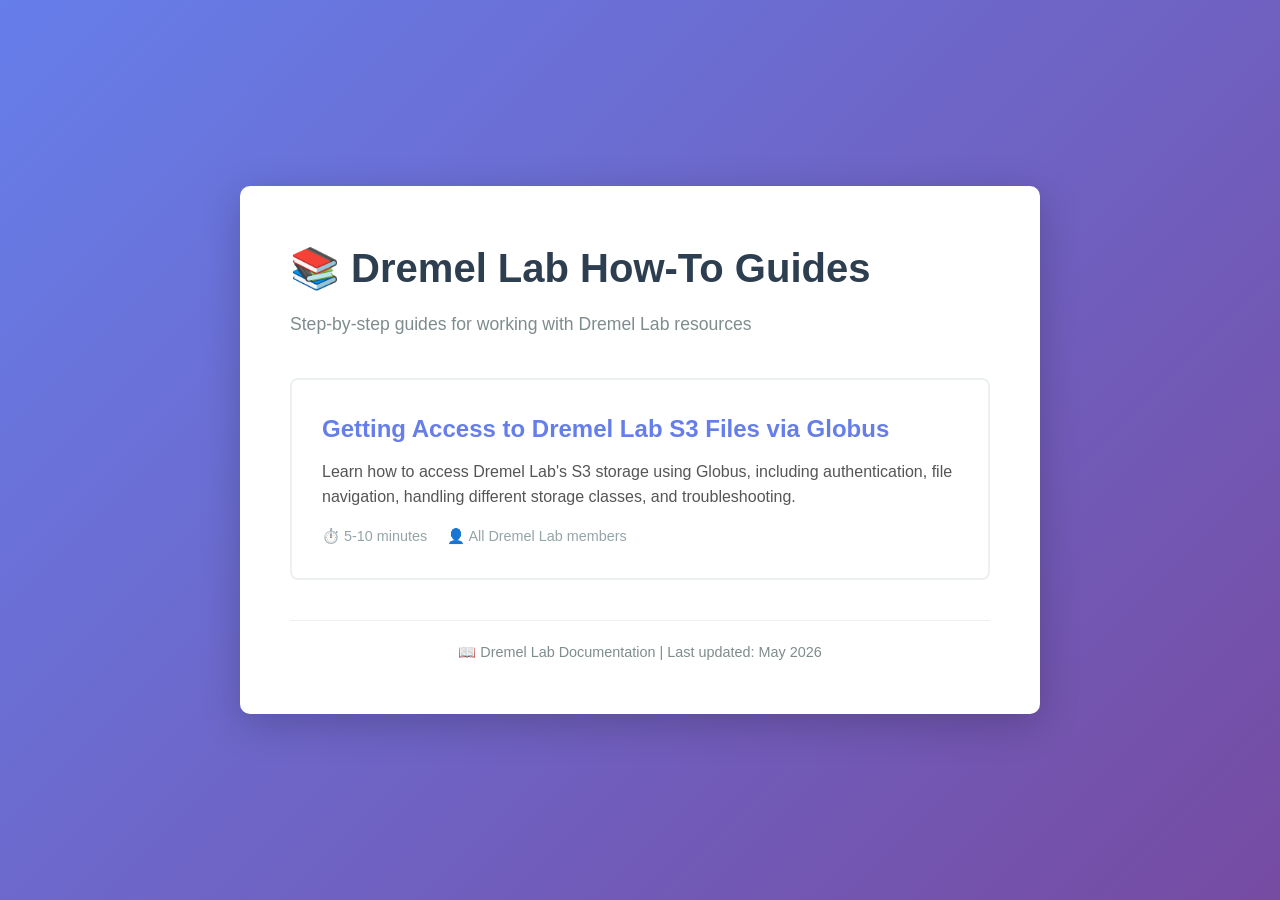
==== index.html @ 46b4d3d7 "Add landing page for GitHub Pages Creates a friendly landing page linking to available how-to guides" ====
<!DOCTYPE html>
<html lang="en">
<head>
    <meta charset="UTF-8">
    <meta name="viewport" content="width=device-width, initial-scale=1.0">
    <title>Dremel Lab How-To Guides</title>
    <style>
        * {
            margin: 0;
            padding: 0;
            box-sizing: border-box;
        }

        body {
            font-family: -apple-system, BlinkMacSystemFont, "Segoe UI", Roboto, "Helvetica Neue", Arial, sans-serif;
            line-height: 1.6;
            color: #333;
            background: linear-gradient(135deg, #667eea 0%, #764ba2 100%);
            min-height: 100vh;
            display: flex;
            align-items: center;
            justify-content: center;
            padding: 20px;
        }

        .container {
            background: white;
            border-radius: 10px;
            box-shadow: 0 10px 40px rgba(0, 0, 0, 0.2);
            max-width: 800px;
            width: 100%;
            padding: 50px;
        }

        h1 {
            color: #2c3e50;
            margin-bottom: 10px;
            font-size: 2.5em;
        }

        .subtitle {
            color: #7f8c8d;
            margin-bottom: 40px;
            font-size: 1.1em;
        }

        .guides {
            display: grid;
            gap: 20px;
        }

        .guide-card {
            border: 2px solid #ecf0f1;
            border-radius: 8px;
            padding: 30px;
            transition: all 0.3s ease;
            text-decoration: none;
            color: inherit;
            display: block;
        }

        .guide-card:hover {
            border-color: #667eea;
            box-shadow: 0 5px 20px rgba(102, 126, 234, 0.2);
            transform: translateY(-2px);
        }

        .guide-card h2 {
            color: #667eea;
            margin-bottom: 10px;
            font-size: 1.5em;
        }

        .guide-card p {
            color: #555;
            margin-bottom: 15px;
        }

        .guide-meta {
            display: flex;
            gap: 20px;
            font-size: 0.9em;
            color: #95a5a6;
        }

        .guide-meta span {
            display: flex;
            align-items: center;
            gap: 5px;
        }

        .footer {
            margin-top: 40px;
            padding-top: 20px;
            border-top: 1px solid #ecf0f1;
            text-align: center;
            color: #7f8c8d;
            font-size: 0.9em;
        }
    </style>
</head>
<body>
    <div class="container">
        <h1>📚 Dremel Lab How-To Guides</h1>
        <p class="subtitle">Step-by-step guides for working with Dremel Lab resources</p>

        <div class="guides">
            <a href="globus-access-guide.html" class="guide-card">
                <h2>Getting Access to Dremel Lab S3 Files via Globus</h2>
                <p>Learn how to access Dremel Lab's S3 storage using Globus, including authentication, file navigation, handling different storage classes, and troubleshooting.</p>
                <div class="guide-meta">
                    <span>⏱️ 5-10 minutes</span>
                    <span>👤 All Dremel Lab members</span>
                </div>
            </a>
        </div>

        <div class="footer">
            <p>📖 Dremel Lab Documentation | Last updated: May 2026</p>
        </div>
    </div>
</body>
</html>
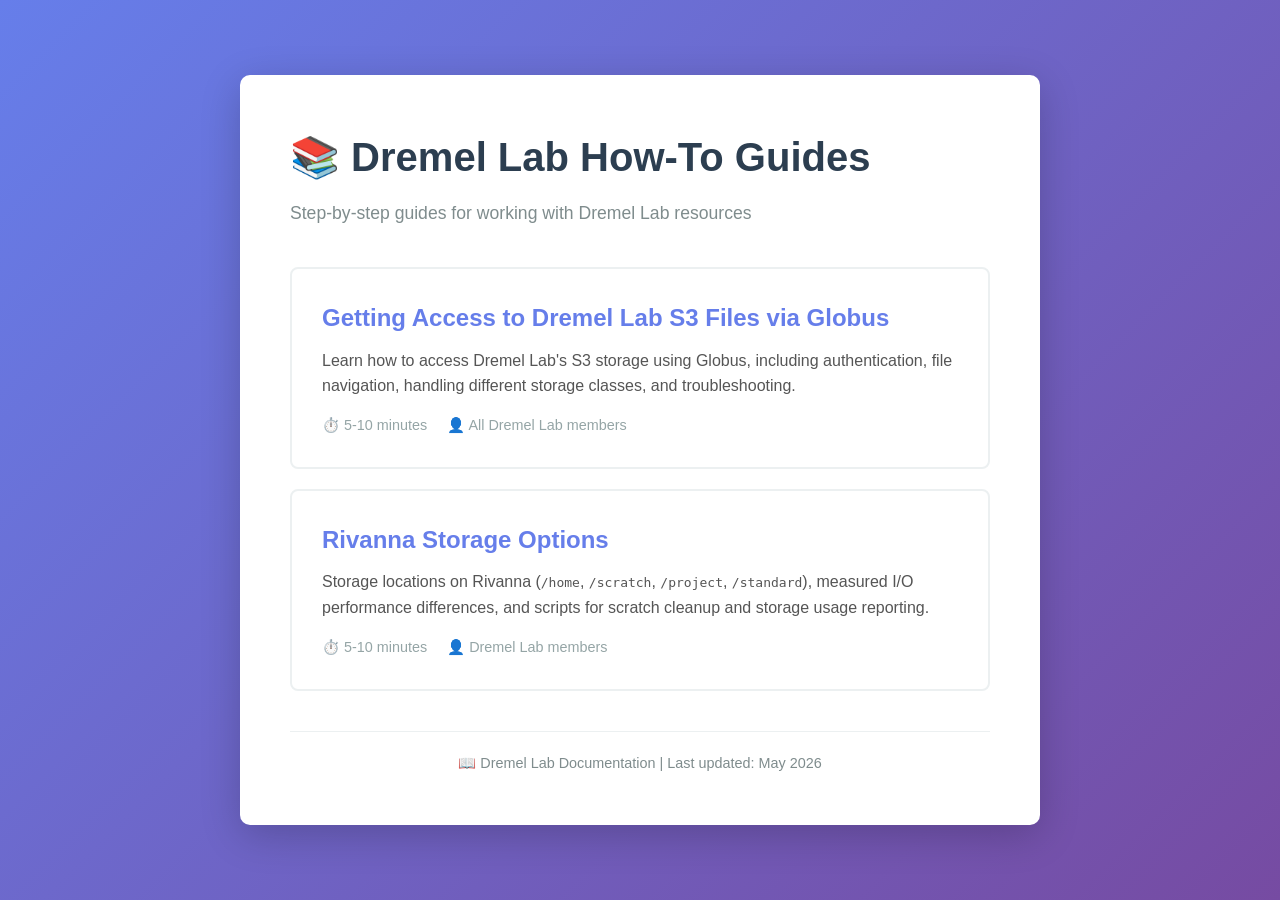
==== commit cb62e8bb: "Add Rivanna storage options guide; update S3/Globus guide for automatic Glacier restore - New guide:" ====
--- a/index.html
+++ b/index.html
@@ -105,12 +105,20 @@
         <p class="subtitle">Step-by-step guides for working with Dremel Lab resources</p>
 
         <div class="guides">
-            <a href="globus-access-guide.html" class="guide-card">
+            <a href="guides/s3-globus-access/s3_globus_access_guide.html" class="guide-card">
                 <h2>Getting Access to Dremel Lab S3 Files via Globus</h2>
                 <p>Learn how to access Dremel Lab's S3 storage using Globus, including authentication, file navigation, handling different storage classes, and troubleshooting.</p>
                 <div class="guide-meta">
                     <span>⏱️ 5-10 minutes</span>
                     <span>👤 All Dremel Lab members</span>
+                </div>
+            </a>
+            <a href="guides/rivanna-storage-options/rivanna_storage_guide.html" class="guide-card">
+                <h2>Rivanna Storage Options</h2>
+                <p>Storage locations on Rivanna (<code>/home</code>, <code>/scratch</code>, <code>/project</code>, <code>/standard</code>), measured I/O performance differences, and scripts for scratch cleanup and storage usage reporting.</p>
+                <div class="guide-meta">
+                    <span>⏱️ 5-10 minutes</span>
+                    <span>👤 Dremel Lab members</span>
                 </div>
             </a>
         </div>
